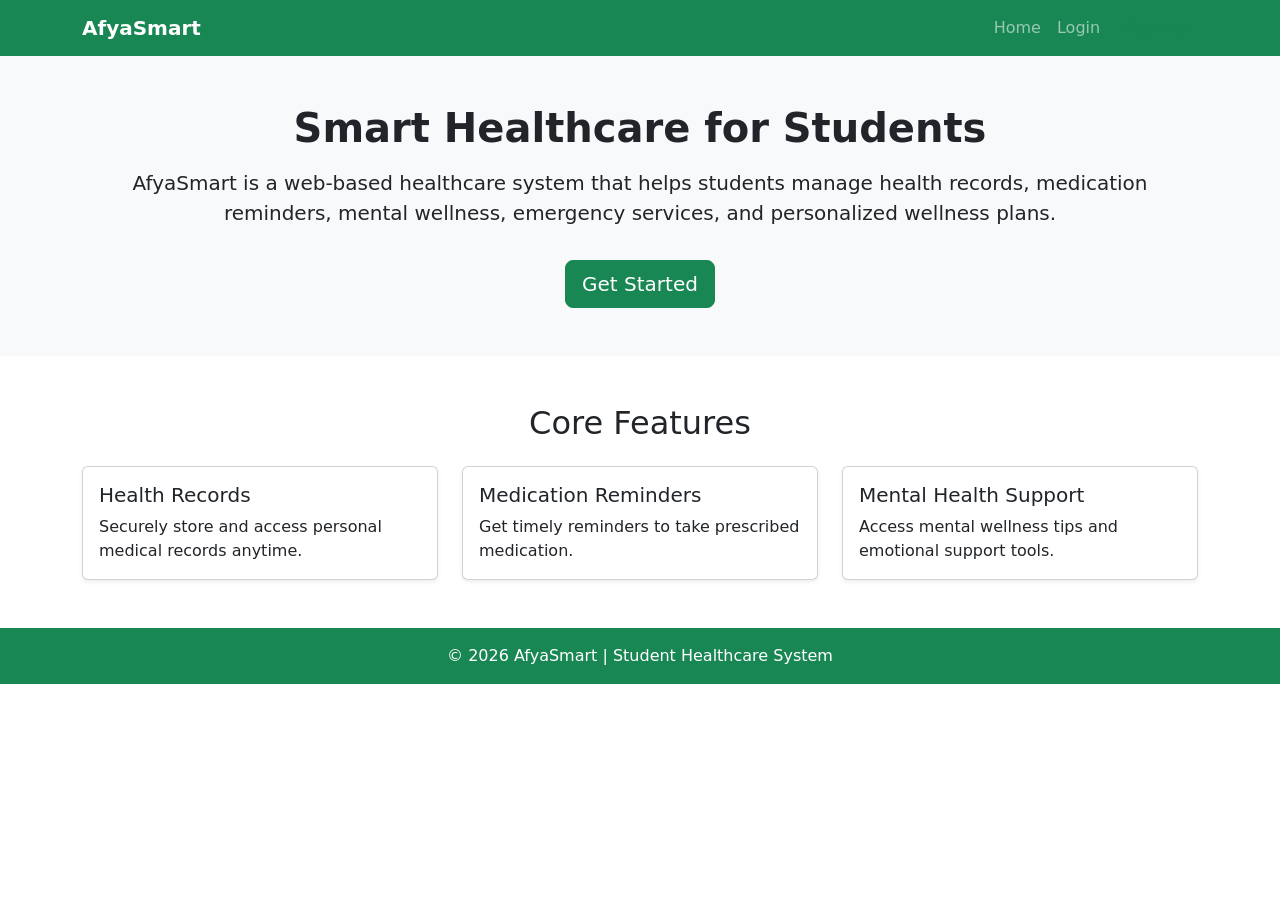
==== afya-smart/index.html @ 17fea00d "Add files via upload" ====
<!DOCTYPE html>
<html lang="en">
<head>
    <meta charset="UTF-8">
    <meta name="viewport" content="width=device-width, initial-scale=1.0">
    <title>AfyaSmart | Smart Personal Healthcare System</title>

    <!-- Bootstrap CSS -->
    <link rel="stylesheet" href="https://cdn.jsdelivr.net/npm/bootstrap@5.3.2/dist/css/bootstrap.min.css">
<link rel="stylesheet" href="https://cdn.jsdelivr.net/npm/bootstrap-icons@1.11.1/font/bootstrap-icons.css">

    <!-- Custom CSS -->
    <link rel="stylesheet" href="css/style.css">
</head>
<body>

    <!-- Navigation Bar -->
    <nav class="navbar navbar-expand-lg navbar-dark bg-success">
    <div class="container">
        <a class="navbar-brand fw-bold" href="index.html">AfyaSmart</a>

        <button class="navbar-toggler" type="button" data-bs-toggle="collapse" data-bs-target="#publicNav">
            <span class="navbar-toggler-icon"></span>
        </button>

        <div class="collapse navbar-collapse" id="publicNav">
            <ul class="navbar-nav ms-auto">
                <li class="nav-item">
                    <a class="nav-link" href="index.html">Home</a>
                </li>
                <li class="nav-item">
                    <a class="nav-link" href="login.html">Login</a>
                </li>
                <li class="nav-item">
                    <a class="nav-link btn btn-light text-success ms-2" href="register.html">
                        Register
                    </a>
                </li>
            </ul>
        </div>
    </div>
</nav>

            
            
            

            
      
    <!-- Hero Section -->
    <section class="bg-light text-center p-5">
        <div class="container">
            <h1 class="fw-bold">Smart Healthcare for Students</h1>
            <p class="lead mt-3">
                AfyaSmart is a web-based healthcare system that helps students
                manage health records, medication reminders, mental wellness,
                emergency services, and personalized wellness plans.
            </p>
            <a href="#" class="btn btn-success btn-lg mt-3">Get Started</a>
        </div>
    </section>

    <!-- Features Section -->
    <section class="container my-5">
        <h2 class="text-center mb-4">Core Features</h2>
        <div class="row g-4">

            <div class="col-md-4">
                <div class="card h-100 shadow-sm">
                    <div class="card-body">
                        <h5 class="card-title">Health Records</h5>
                        <p class="card-text">
                            Securely store and access personal medical records anytime.
                        </p>
                    </div>
                </div>
            </div>

            <div class="col-md-4">
                <div class="card h-100 shadow-sm">
                    <div class="card-body">
                        <h5 class="card-title">Medication Reminders</h5>
                        <p class="card-text">
                            Get timely reminders to take prescribed medication.
                        </p>
                    </div>
                </div>
            </div>

            <div class="col-md-4">
                <div class="card h-100 shadow-sm">
                    <div class="card-body">
                        <h5 class="card-title">Mental Health Support</h5>
                        <p class="card-text">
                            Access mental wellness tips and emotional support tools.
                        </p>
                    </div>
                </div>
            </div>

        </div>
    </section>

    <!-- Footer -->
    <footer class="bg-success text-white text-center p-3">
        <p class="mb-0">
            &copy; 2026 AfyaSmart | Student Healthcare System
        </p>
    </footer>

    <!-- Bootstrap JS -->
    <script src="https://cdn.jsdelivr.net/npm/bootstrap@5.3.2/dist/js/bootstrap.bundle.min.js"></script>

    <!-- Custom JS -->
    <script src="js/main.js"></script>

</body>
</html>
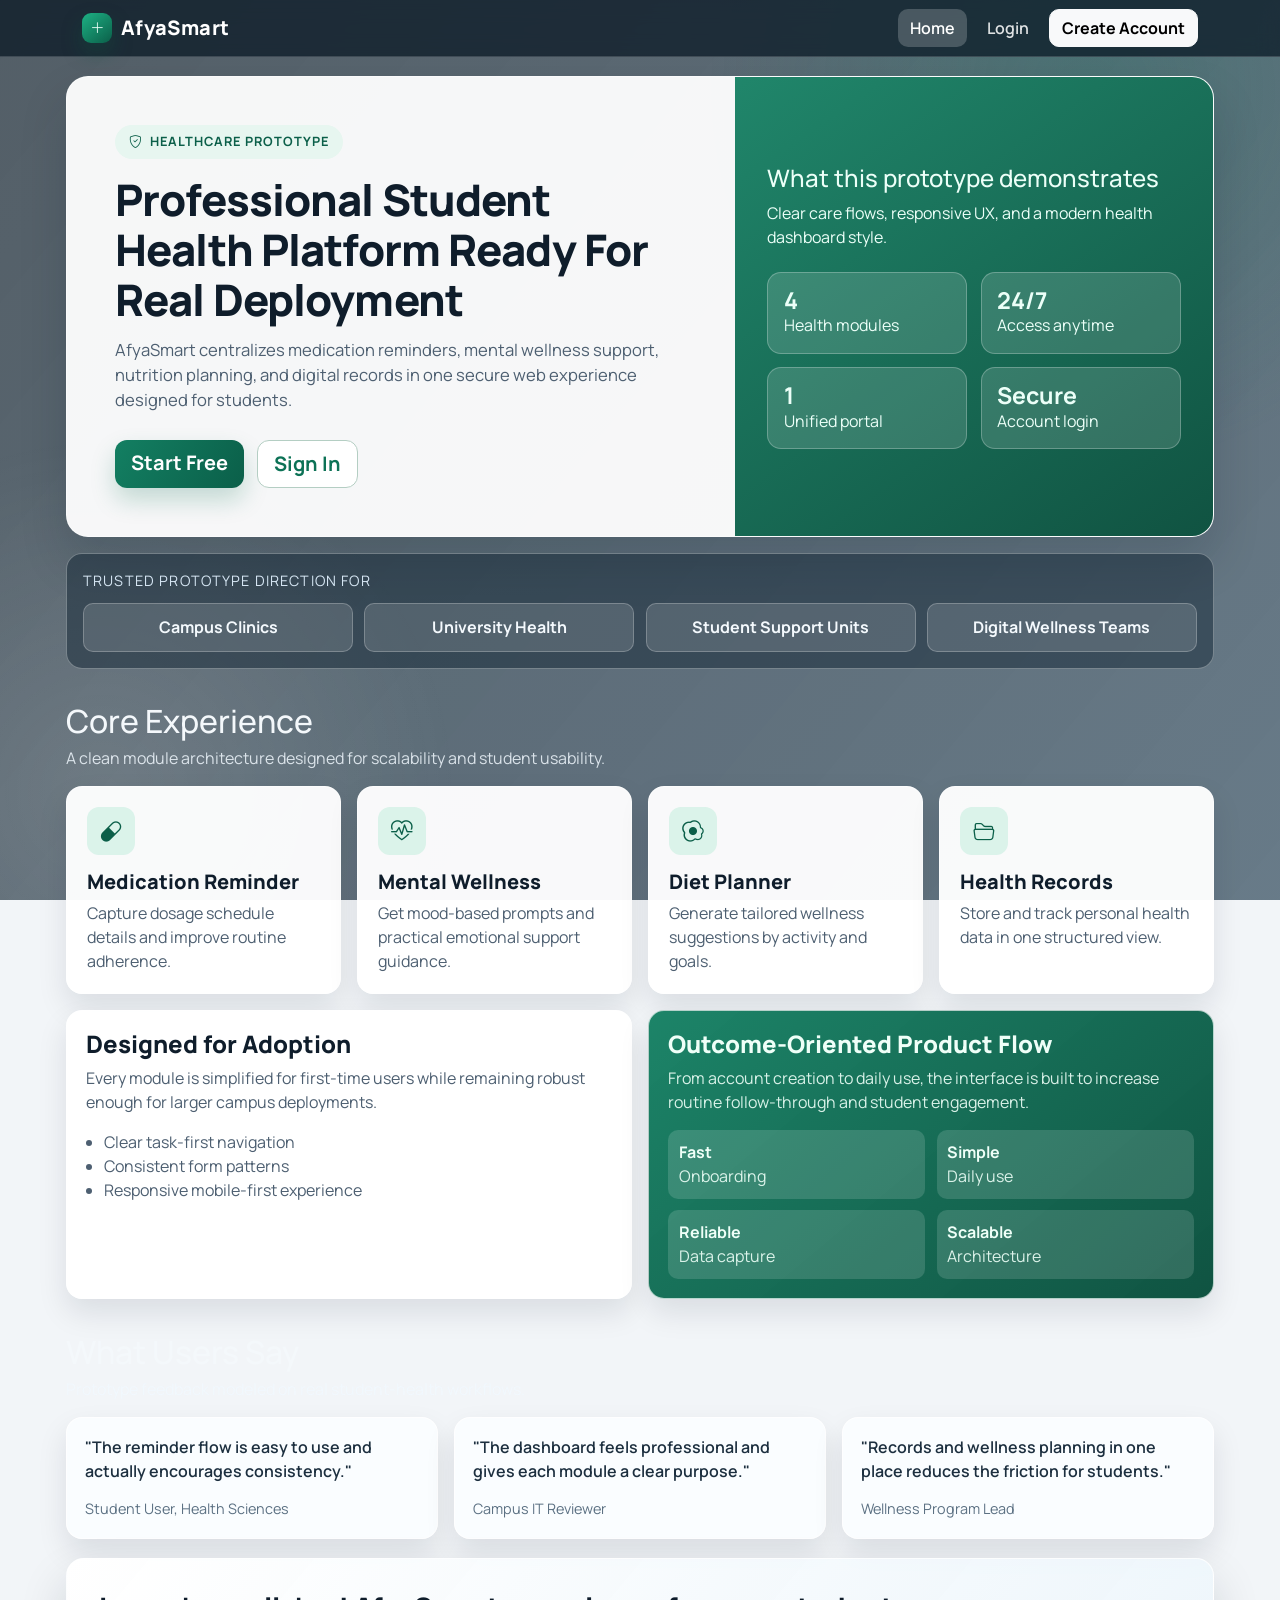
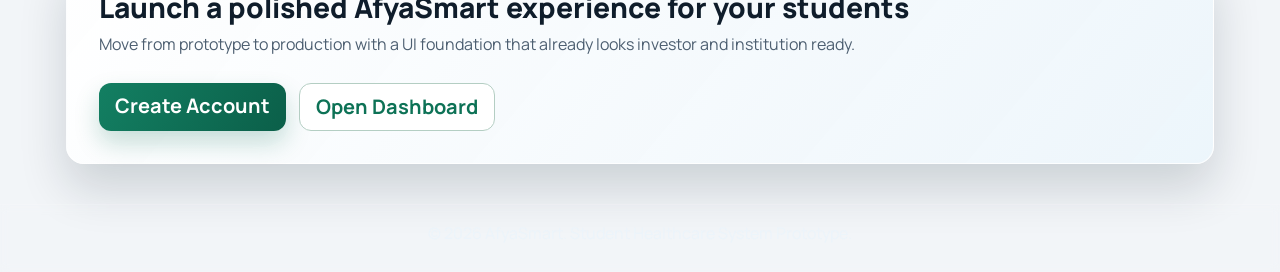
==== commit 5349f296: "Add files via upload" ====
--- a/afya-smart/index.html
+++ b/afya-smart/index.html
@@ -1,118 +1,164 @@
-<!DOCTYPE html>
-<html lang="en">
-<head>
-    <meta charset="UTF-8">
-    <meta name="viewport" content="width=device-width, initial-scale=1.0">
-    <title>AfyaSmart | Smart Personal Healthcare System</title>
+﻿<!DOCTYPE html>
+<html lang="en">
+<head>
+    <meta charset="UTF-8">
+    <meta name="viewport" content="width=device-width, initial-scale=1.0">
+    <meta name="description" content="AfyaSmart is a professional student healthcare platform for medication reminders, wellness planning, mental support, and digital records.">
+    <meta name="theme-color" content="#0b5f49">
+    <meta property="og:title" content="AfyaSmart">
+    <meta property="og:description" content="AfyaSmart is a professional student healthcare platform for medication reminders, wellness planning, mental support, and digital records.">
+    <meta property="og:type" content="website">
+    <link rel="icon" type="image/svg+xml" href="favicon.svg">
+    <title>AfyaSmart | Smart Personal Healthcare System</title>
+    <link rel="stylesheet" href="https://cdn.jsdelivr.net/npm/bootstrap@5.3.2/dist/css/bootstrap.min.css">
+    <link rel="stylesheet" href="https://cdn.jsdelivr.net/npm/bootstrap-icons@1.11.1/font/bootstrap-icons.css">
+    <link rel="stylesheet" href="css/style.css">
+</head>
+<body class="app-body page-home">
+<nav class="navbar navbar-expand-lg navbar-dark glass-nav">
+    <div class="container">
+        <a class="navbar-brand" href="index.html"><span class="brand-mark"><i class="bi bi-plus-lg"></i></span><span>AfyaSmart</span></a>
+        <button class="navbar-toggler" type="button" data-bs-toggle="collapse" data-bs-target="#publicNav" aria-controls="publicNav" aria-expanded="false" aria-label="Toggle navigation">
+            <span class="navbar-toggler-icon"></span>
+        </button>
+        <div class="collapse navbar-collapse" id="publicNav">
+            <ul class="navbar-nav ms-auto align-items-lg-center gap-lg-2">
+                <li class="nav-item"><a class="nav-link active" href="index.html">Home</a></li>
+                <li class="nav-item"><a class="nav-link" href="login.html">Login</a></li>
+                <li class="nav-item"><a class="btn btn-light" href="register.html">Create Account</a></li>
+            </ul>
+        </div>
+    </div>
+</nav>
+
+<main class="main-wrap landing-main">
+    <div class="page-shell">
+        <section class="hero-block reveal-up">
+            <div class="hero-grid">
+                <div class="hero-content">
+                    <span class="hero-tag"><i class="bi bi-shield-check"></i> Healthcare Prototype</span>
+                    <h1>Professional Student Health Platform Ready For Real Deployment</h1>
+                    <p>AfyaSmart centralizes medication reminders, mental wellness support, nutrition planning, and digital records in one secure web experience designed for students.</p>
+                    <div class="hero-actions">
+                        <a href="register.html" class="btn btn-success btn-lg">Start Free</a>
+                        <a href="login.html" class="btn btn-outline-success btn-lg">Sign In</a>
+                    </div>
+                </div>
+                <aside class="hero-side">
+                    <h4 class="mb-2">What this prototype demonstrates</h4>
+                    <p class="mb-1">Clear care flows, responsive UX, and a modern health dashboard style.</p>
+                    <div class="stat-grid">
+                        <div class="stat-card"><strong>4</strong><span>Health modules</span></div>
+                        <div class="stat-card"><strong>24/7</strong><span>Access anytime</span></div>
+                        <div class="stat-card"><strong>1</strong><span>Unified portal</span></div>
+                        <div class="stat-card"><strong>Secure</strong><span>Account login</span></div>
+                    </div>
+                </aside>
+            </div>
+        </section>
+
+        <section class="trust-strip reveal-up" style="animation-delay:.1s;">
+            <span>Trusted prototype direction for</span>
+            <div class="trust-logos">
+                <div class="trust-logo">Campus Clinics</div>
+                <div class="trust-logo">University Health</div>
+                <div class="trust-logo">Student Support Units</div>
+                <div class="trust-logo">Digital Wellness Teams</div>
+            </div>
+        </section>
+
+        <section class="section-head reveal-up" style="animation-delay:.15s;">
+            <h2>Core Experience</h2>
+            <p>A clean module architecture designed for scalability and student usability.</p>
+        </section>
+
+        <section class="feature-grid reveal-up" style="animation-delay:.2s;">
+            <article class="feature-card">
+                <div class="feature-icon"><i class="bi bi-capsule"></i></div>
+                <h5>Medication Reminder</h5>
+                <p>Capture dosage schedule details and improve routine adherence.</p>
+            </article>
+
+            <article class="feature-card">
+                <div class="feature-icon"><i class="bi bi-heart-pulse"></i></div>
+                <h5>Mental Wellness</h5>
+                <p>Get mood-based prompts and practical emotional support guidance.</p>
+            </article>
+
+            <article class="feature-card">
+                <div class="feature-icon"><i class="bi bi-egg-fried"></i></div>
+                <h5>Diet Planner</h5>
+                <p>Generate tailored wellness suggestions by activity and goals.</p>
+            </article>
+
+            <article class="feature-card">
+                <div class="feature-icon"><i class="bi bi-folder2-open"></i></div>
+                <h5>Health Records</h5>
+                <p>Store and track personal health data in one structured view.</p>
+            </article>
+        </section>
+
+        <section class="showcase-grid reveal-up" style="animation-delay:.25s;">
+            <article class="showcase-card">
+                <h4>Designed for Adoption</h4>
+                <p>Every module is simplified for first-time users while remaining robust enough for larger campus deployments.</p>
+                <ul>
+                    <li>Clear task-first navigation</li>
+                    <li>Consistent form patterns</li>
+                    <li>Responsive mobile-first experience</li>
+                </ul>
+            </article>
+            <article class="showcase-card accent">
+                <h4>Outcome-Oriented Product Flow</h4>
+                <p>From account creation to daily use, the interface is built to increase routine follow-through and student engagement.</p>
+                <div class="outcome-grid">
+                    <div><strong>Fast</strong><span>Onboarding</span></div>
+                    <div><strong>Simple</strong><span>Daily use</span></div>
+                    <div><strong>Reliable</strong><span>Data capture</span></div>
+                    <div><strong>Scalable</strong><span>Architecture</span></div>
+                </div>
+            </article>
+        </section>
+
+        <section class="section-head reveal-up" style="animation-delay:.3s;">
+            <h2>What Users Say</h2>
+            <p>Prototype feedback modeled on real student-health workflows.</p>
+        </section>
+
+        <section class="testimonial-grid reveal-up" style="animation-delay:.35s;">
+            <article class="testimonial-card">
+                <p>"The reminder flow is easy to use and actually encourages consistency."</p>
+                <span>Student User, Health Sciences</span>
+            </article>
+            <article class="testimonial-card">
+                <p>"The dashboard feels professional and gives each module a clear purpose."</p>
+                <span>Campus IT Reviewer</span>
+            </article>
+            <article class="testimonial-card">
+                <p>"Records and wellness planning in one place reduces the friction for students."</p>
+                <span>Wellness Program Lead</span>
+            </article>
+        </section>
+
+        <section class="final-cta reveal-up" style="animation-delay:.4s;">
+            <h3>Launch a polished AfyaSmart experience for your students</h3>
+            <p>Move from prototype to production with a UI foundation that already looks investor and institution ready.</p>
+            <div class="hero-actions">
+                <a href="register.html" class="btn btn-success btn-lg">Create Account</a>
+                <a href="login.html" class="btn btn-outline-success btn-lg">Open Dashboard</a>
+            </div>
+        </section>
+    </div>
+</main>
+
+<footer class="site-footer">
+    <p class="mb-0">&copy; 2026 AfyaSmart. Student Healthcare System Prototype.</p>
+</footer>
+
+<script src="https://cdn.jsdelivr.net/npm/bootstrap@5.3.2/dist/js/bootstrap.bundle.min.js"></script>
+<script src="js/main.js"></script>
+</body>
+</html>
 
-    <!-- Bootstrap CSS -->
-    <link rel="stylesheet" href="https://cdn.jsdelivr.net/npm/bootstrap@5.3.2/dist/css/bootstrap.min.css">
-<link rel="stylesheet" href="https://cdn.jsdelivr.net/npm/bootstrap-icons@1.11.1/font/bootstrap-icons.css">
 
-    <!-- Custom CSS -->
-    <link rel="stylesheet" href="css/style.css">
-</head>
-<body>
 
-    <!-- Navigation Bar -->
-    <nav class="navbar navbar-expand-lg navbar-dark bg-success">
-    <div class="container">
-        <a class="navbar-brand fw-bold" href="index.html">AfyaSmart</a>
-
-        <button class="navbar-toggler" type="button" data-bs-toggle="collapse" data-bs-target="#publicNav">
-            <span class="navbar-toggler-icon"></span>
-        </button>
-
-        <div class="collapse navbar-collapse" id="publicNav">
-            <ul class="navbar-nav ms-auto">
-                <li class="nav-item">
-                    <a class="nav-link" href="index.html">Home</a>
-                </li>
-                <li class="nav-item">
-                    <a class="nav-link" href="login.html">Login</a>
-                </li>
-                <li class="nav-item">
-                    <a class="nav-link btn btn-light text-success ms-2" href="register.html">
-                        Register
-                    </a>
-                </li>
-            </ul>
-        </div>
-    </div>
-</nav>
-
-            
-            
-            
-
-            
-      
-    <!-- Hero Section -->
-    <section class="bg-light text-center p-5">
-        <div class="container">
-            <h1 class="fw-bold">Smart Healthcare for Students</h1>
-            <p class="lead mt-3">
-                AfyaSmart is a web-based healthcare system that helps students
-                manage health records, medication reminders, mental wellness,
-                emergency services, and personalized wellness plans.
-            </p>
-            <a href="#" class="btn btn-success btn-lg mt-3">Get Started</a>
-        </div>
-    </section>
-
-    <!-- Features Section -->
-    <section class="container my-5">
-        <h2 class="text-center mb-4">Core Features</h2>
-        <div class="row g-4">
-
-            <div class="col-md-4">
-                <div class="card h-100 shadow-sm">
-                    <div class="card-body">
-                        <h5 class="card-title">Health Records</h5>
-                        <p class="card-text">
-                            Securely store and access personal medical records anytime.
-                        </p>
-                    </div>
-                </div>
-            </div>
-
-            <div class="col-md-4">
-                <div class="card h-100 shadow-sm">
-                    <div class="card-body">
-                        <h5 class="card-title">Medication Reminders</h5>
-                        <p class="card-text">
-                            Get timely reminders to take prescribed medication.
-                        </p>
-                    </div>
-                </div>
-            </div>
-
-            <div class="col-md-4">
-                <div class="card h-100 shadow-sm">
-                    <div class="card-body">
-                        <h5 class="card-title">Mental Health Support</h5>
-                        <p class="card-text">
-                            Access mental wellness tips and emotional support tools.
-                        </p>
-                    </div>
-                </div>
-            </div>
-
-        </div>
-    </section>
-
-    <!-- Footer -->
-    <footer class="bg-success text-white text-center p-3">
-        <p class="mb-0">
-            &copy; 2026 AfyaSmart | Student Healthcare System
-        </p>
-    </footer>
-
-    <!-- Bootstrap JS -->
-    <script src="https://cdn.jsdelivr.net/npm/bootstrap@5.3.2/dist/js/bootstrap.bundle.min.js"></script>
-
-    <!-- Custom JS -->
-    <script src="js/main.js"></script>
-
-</body>
-</html>
--- a/afya-smart/css/style.css
+++ b/afya-smart/css/style.css
@@ -0,0 +1,754 @@
+﻿@import url("https://fonts.googleapis.com/css2?family=Manrope:wght@400;500;600;700;800&display=swap");
+
+:root {
+    --ink: #0f1d2b;
+    --ink-soft: #4d5f71;
+    --brand: #137f62;
+    --brand-strong: #0b5f49;
+    --brand-soft: #e7f6f0;
+    --line: #d7e1e8;
+    --surface: #ffffff;
+    --radius-lg: 22px;
+    --radius-md: 14px;
+    --shadow-lg: 0 24px 48px rgba(8, 24, 38, 0.16);
+    --shadow-md: 0 14px 30px rgba(8, 24, 38, 0.1);
+}
+
+* {
+    box-sizing: border-box;
+}
+
+body.app-body {
+    margin: 0;
+    color: var(--ink);
+    font-family: "Manrope", "Segoe UI", sans-serif;
+    background-color: #f2f5f8;
+    min-height: 100vh;
+}
+
+body.app-body::before {
+    content: "";
+    position: fixed;
+    inset: 0;
+    z-index: -2;
+    background:
+        linear-gradient(130deg, rgba(7, 22, 33, 0.68), rgba(11, 41, 62, 0.6)),
+        url("https://images.unsplash.com/photo-1576091160399-112ba8d25d1d?auto=format&fit=crop&w=2000&q=80") center/cover no-repeat;
+}
+
+body.app-body::after {
+    content: "";
+    position: fixed;
+    inset: 0;
+    z-index: -1;
+    background:
+        radial-gradient(circle at 85% 10%, rgba(19, 127, 98, 0.25), transparent 28%),
+        radial-gradient(circle at 8% 88%, rgba(255, 255, 255, 0.12), transparent 25%);
+}
+
+.page-shell {
+    max-width: 1180px;
+    margin: 0 auto;
+    padding: 0 1rem;
+}
+
+.main-wrap {
+    padding: 1.2rem 0 2.5rem;
+    min-height: calc(100vh - 74px);
+}
+
+.glass-nav {
+    backdrop-filter: blur(10px);
+    background: rgba(8, 23, 35, 0.72) !important;
+    border-bottom: 1px solid rgba(255, 255, 255, 0.16);
+}
+
+.navbar-brand {
+    font-weight: 800;
+    letter-spacing: 0.4px;
+    display: inline-flex;
+    align-items: center;
+    gap: 0.55rem;
+}
+
+.brand-mark {
+    width: 30px;
+    height: 30px;
+    border-radius: 9px;
+    display: inline-flex;
+    align-items: center;
+    justify-content: center;
+    background: linear-gradient(140deg, #1db184, #0b5f49);
+    color: #ecfff8;
+    font-size: 0.9rem;
+    box-shadow: 0 10px 20px rgba(9, 85, 64, 0.35);
+}
+
+.navbar .nav-link {
+    border-radius: 10px;
+    padding: 0.45rem 0.75rem !important;
+    font-weight: 600;
+    color: rgba(255, 255, 255, 0.86) !important;
+}
+
+.navbar .nav-link:hover,
+.navbar .nav-link.active {
+    background: rgba(255, 255, 255, 0.2);
+    color: #fff !important;
+}
+
+.navbar .btn {
+    border-radius: 10px;
+    font-weight: 700;
+}
+
+.hero-block,
+.panel,
+.auth-panel,
+.app-hero {
+    border-radius: var(--radius-lg);
+    background: rgba(255, 255, 255, 0.95);
+    border: 1px solid rgba(255, 255, 255, 0.6);
+    box-shadow: var(--shadow-lg);
+}
+
+.hero-block {
+    overflow: hidden;
+}
+
+.hero-grid {
+    display: grid;
+    grid-template-columns: 1.4fr 1fr;
+}
+
+.hero-content {
+    padding: 3rem;
+}
+
+.hero-tag {
+    display: inline-flex;
+    align-items: center;
+    gap: 0.45rem;
+    font-size: 0.8rem;
+    font-weight: 700;
+    text-transform: uppercase;
+    letter-spacing: 0.08em;
+    color: var(--brand-strong);
+    background: var(--brand-soft);
+    border-radius: 999px;
+    padding: 0.45rem 0.85rem;
+}
+
+.hero-content h1 {
+    margin: 1rem 0 0.8rem;
+    font-size: clamp(2rem, 3.4vw, 3.1rem);
+    line-height: 1.15;
+    letter-spacing: -0.02em;
+    font-weight: 800;
+}
+
+.hero-content p {
+    color: var(--ink-soft);
+    font-size: 1.04rem;
+    max-width: 650px;
+}
+
+.hero-actions {
+    display: flex;
+    flex-wrap: wrap;
+    gap: 0.8rem;
+    margin-top: 1.7rem;
+}
+
+.hero-side {
+    background:
+        linear-gradient(145deg, rgba(19, 127, 98, 0.94), rgba(9, 78, 60, 0.97)),
+        url("https://images.unsplash.com/photo-1631815589968-fdb09a223b1e?auto=format&fit=crop&w=1200&q=80") center/cover no-repeat;
+    color: #ecfff8;
+    padding: 2rem;
+    display: flex;
+    flex-direction: column;
+    justify-content: center;
+}
+
+.stat-grid {
+    display: grid;
+    grid-template-columns: repeat(2, minmax(0, 1fr));
+    gap: 0.85rem;
+    margin-top: 1.2rem;
+}
+
+.stat-card {
+    border-radius: var(--radius-md);
+    background: rgba(255, 255, 255, 0.14);
+    border: 1px solid rgba(255, 255, 255, 0.25);
+    padding: 0.95rem;
+}
+
+.stat-card strong {
+    display: block;
+    font-size: 1.45rem;
+    line-height: 1.1;
+}
+
+.section-head {
+    margin: 2.1rem 0 1rem;
+    color: #f4f8fb;
+}
+
+.section-head h2 {
+    margin-bottom: 0.35rem;
+    font-size: clamp(1.6rem, 2.5vw, 2.2rem);
+}
+
+.section-head p {
+    margin: 0;
+    color: rgba(241, 248, 254, 0.84);
+}
+
+.feature-grid {
+    display: grid;
+    grid-template-columns: repeat(4, minmax(0, 1fr));
+    gap: 1rem;
+}
+
+.feature-card {
+    background: rgba(255, 255, 255, 0.96);
+    border: 1px solid rgba(255, 255, 255, 0.66);
+    border-radius: 16px;
+    padding: 1.25rem;
+    box-shadow: var(--shadow-md);
+}
+
+.feature-icon {
+    width: 48px;
+    height: 48px;
+    border-radius: 12px;
+    display: inline-flex;
+    align-items: center;
+    justify-content: center;
+    background: #dbf3ea;
+    color: var(--brand-strong);
+    font-size: 1.35rem;
+    margin-bottom: 0.9rem;
+}
+
+.feature-card h5 {
+    margin-bottom: 0.45rem;
+    font-weight: 800;
+}
+
+.feature-card p {
+    color: var(--ink-soft);
+    margin: 0;
+}
+
+.btn {
+    border-radius: 12px;
+    font-weight: 700;
+}
+
+.btn i {
+    margin-right: 0.35rem;
+}
+
+.btn-success {
+    background: linear-gradient(120deg, var(--brand), var(--brand-strong));
+    border: 0;
+    box-shadow: 0 12px 24px rgba(10, 109, 82, 0.22);
+}
+
+.btn-success:hover {
+    background: linear-gradient(120deg, #0c6f54, #084b3a);
+}
+
+.btn-outline-success {
+    border-color: #b4cec3;
+    color: #0d7256;
+    background: #fff;
+}
+
+.btn-outline-success:hover {
+    color: #fff;
+    background: #0d7256;
+    border-color: #0d7256;
+}
+
+.content-grid {
+    display: grid;
+    grid-template-columns: 1.35fr 0.85fr;
+    gap: 1rem;
+}
+
+.panel {
+    padding: 1.3rem;
+}
+
+.page-title {
+    color: #f4f8fb;
+    margin: 0 0 1rem;
+}
+
+.page-title h2 {
+    margin: 0;
+    font-weight: 800;
+}
+
+.page-title p {
+    margin: 0.35rem 0 0;
+    color: rgba(236, 246, 252, 0.86);
+}
+
+.quick-list {
+    display: grid;
+    gap: 0.65rem;
+}
+
+.quick-item {
+    border: 1px solid var(--line);
+    border-radius: 12px;
+    padding: 0.8rem;
+    display: flex;
+    justify-content: space-between;
+    align-items: center;
+    background: #fbfcfd;
+}
+
+.auth-wrap {
+    min-height: calc(100vh - 74px);
+    display: grid;
+    place-items: center;
+    padding: 1rem;
+}
+
+.auth-panel {
+    width: min(580px, 100%);
+    padding: 2rem;
+}
+
+.form-label {
+    font-weight: 700;
+    color: #1d3345;
+}
+
+.form-control,
+.form-select,
+textarea.form-control {
+    border-radius: 11px;
+    border: 1px solid #c8d5df;
+    padding: 0.67rem 0.85rem;
+}
+
+.form-control:focus,
+.form-select:focus,
+textarea.form-control:focus {
+    border-color: #8cbba8;
+    box-shadow: 0 0 0 0.25rem rgba(19, 127, 98, 0.16);
+}
+
+footer.site-footer {
+    color: rgba(235, 244, 250, 0.88);
+    text-align: center;
+    padding: 1rem 0 1.7rem;
+    border-top: 1px solid rgba(255, 255, 255, 0.15);
+    backdrop-filter: blur(4px);
+}
+
+footer.site-footer p {
+    margin-inline: auto;
+    max-width: 900px;
+}
+
+.table-wrap {
+    border: 1px solid var(--line);
+    border-radius: 14px;
+    overflow: hidden;
+}
+
+.table {
+    margin: 0;
+}
+
+.table thead th {
+    background: #eff7f3;
+    border-bottom-color: #cfddd5;
+}
+
+/* Landing page sections */
+.trust-strip {
+    margin-top: 1rem;
+    border: 1px solid rgba(255, 255, 255, 0.32);
+    border-radius: 16px;
+    padding: 1rem;
+    color: #d5e5f2;
+    background: rgba(12, 32, 46, 0.46);
+}
+
+.trust-strip > span {
+    display: block;
+    margin-bottom: 0.75rem;
+    font-size: 0.9rem;
+    text-transform: uppercase;
+    letter-spacing: 0.08em;
+}
+
+.trust-logos {
+    display: grid;
+    grid-template-columns: repeat(4, minmax(0, 1fr));
+    gap: 0.7rem;
+}
+
+.trust-logo {
+    text-align: center;
+    background: rgba(255, 255, 255, 0.14);
+    border: 1px solid rgba(255, 255, 255, 0.24);
+    border-radius: 10px;
+    padding: 0.7rem;
+    font-weight: 700;
+    color: #f4f9fd;
+}
+
+.showcase-grid {
+    margin-top: 1rem;
+    display: grid;
+    grid-template-columns: 1fr 1fr;
+    gap: 1rem;
+}
+
+.showcase-card {
+    background: rgba(255, 255, 255, 0.96);
+    border: 1px solid rgba(255, 255, 255, 0.68);
+    border-radius: 16px;
+    padding: 1.2rem;
+    box-shadow: var(--shadow-md);
+}
+
+.showcase-card h4 {
+    font-weight: 800;
+    margin-bottom: 0.45rem;
+}
+
+.showcase-card p,
+.showcase-card li {
+    color: var(--ink-soft);
+}
+
+.showcase-card ul {
+    margin: 0.7rem 0 0;
+    padding-left: 1.1rem;
+}
+
+.showcase-card.accent {
+    background: linear-gradient(140deg, rgba(19, 127, 98, 0.96), rgba(11, 80, 62, 0.98));
+    color: #effff8;
+}
+
+.showcase-card.accent p,
+.showcase-card.accent span {
+    color: rgba(237, 255, 247, 0.9);
+}
+
+.outcome-grid {
+    margin-top: 0.9rem;
+    display: grid;
+    grid-template-columns: repeat(2, minmax(0, 1fr));
+    gap: 0.7rem;
+}
+
+.outcome-grid > div {
+    background: rgba(255, 255, 255, 0.14);
+    border-radius: 10px;
+    padding: 0.65rem;
+}
+
+.outcome-grid strong {
+    display: block;
+    font-size: 1rem;
+}
+
+.testimonial-grid {
+    display: grid;
+    grid-template-columns: repeat(3, minmax(0, 1fr));
+    gap: 1rem;
+}
+
+.testimonial-card {
+    background: rgba(250, 253, 255, 0.96);
+    border: 1px solid rgba(255, 255, 255, 0.72);
+    border-radius: 16px;
+    padding: 1.1rem;
+    box-shadow: var(--shadow-md);
+}
+
+.testimonial-card p {
+    margin-bottom: 0.8rem;
+    color: #1c2f3f;
+    font-weight: 600;
+}
+
+.testimonial-card span {
+    color: #5c7183;
+    font-size: 0.9rem;
+}
+
+.final-cta {
+    margin-top: 1.2rem;
+    border-radius: 18px;
+    padding: 2rem;
+    background:
+        linear-gradient(130deg, rgba(255, 255, 255, 0.96), rgba(236, 245, 251, 0.93)),
+        url("https://images.unsplash.com/photo-1584515933487-779824d29309?auto=format&fit=crop&w=1400&q=80") center/cover no-repeat;
+    border: 1px solid rgba(255, 255, 255, 0.78);
+    box-shadow: var(--shadow-lg);
+}
+
+.final-cta h3 {
+    margin-bottom: 0.45rem;
+    font-size: clamp(1.5rem, 2.2vw, 2.1rem);
+    font-weight: 800;
+}
+
+.final-cta p {
+    margin: 0;
+    color: var(--ink-soft);
+    max-width: 780px;
+}
+
+/* App pages premium components */
+.app-hero {
+    display: grid;
+    grid-template-columns: 1.35fr 0.65fr;
+    gap: 1rem;
+    padding: 1.5rem;
+    margin-bottom: 1rem;
+}
+
+.app-hero-kicker {
+    margin: 0 0 0.35rem;
+    font-size: 0.82rem;
+    text-transform: uppercase;
+    letter-spacing: 0.08em;
+    font-weight: 800;
+    color: #0f6d52;
+}
+
+.app-hero h2 {
+    margin: 0;
+    font-size: clamp(1.45rem, 2.4vw, 2rem);
+    font-weight: 800;
+}
+
+.app-hero p {
+    margin: 0.6rem 0 0;
+    color: var(--ink-soft);
+    max-width: 780px;
+}
+
+.app-hero-badge {
+    border-radius: 14px;
+    padding: 1rem;
+    background: linear-gradient(145deg, rgba(19, 127, 98, 0.93), rgba(10, 86, 65, 0.96));
+    color: #effff8;
+    display: grid;
+    align-content: center;
+    gap: 0.2rem;
+}
+
+.app-hero-badge i {
+    font-size: 1.25rem;
+}
+
+.app-hero-badge strong {
+    font-size: 1.02rem;
+}
+
+.app-hero-badge span {
+    color: rgba(240, 255, 247, 0.88);
+    font-size: 0.9rem;
+}
+
+.metric-grid {
+    display: grid;
+    grid-template-columns: repeat(4, minmax(0, 1fr));
+    gap: 0.8rem;
+    margin-bottom: 1rem;
+}
+
+.metric-card {
+    background: rgba(255, 255, 255, 0.95);
+    border: 1px solid rgba(255, 255, 255, 0.68);
+    border-radius: 14px;
+    padding: 0.95rem;
+    box-shadow: var(--shadow-md);
+}
+
+.metric-card span {
+    display: block;
+    color: #5f7282;
+    font-size: 0.84rem;
+    margin-bottom: 0.25rem;
+}
+
+.metric-card strong {
+    display: block;
+    font-size: 1.2rem;
+    line-height: 1.2;
+    margin-bottom: 0.2rem;
+}
+
+.metric-card small {
+    color: #6b7f8f;
+}
+
+.panel-title-row {
+    display: flex;
+    justify-content: space-between;
+    align-items: center;
+    gap: 0.8rem;
+    margin-bottom: 0.9rem;
+}
+
+.panel-title-row h4,
+.panel-title-row h5 {
+    margin: 0;
+    font-weight: 800;
+}
+
+.panel-title-row span {
+    font-size: 0.82rem;
+    color: #577286;
+    font-weight: 700;
+}
+
+.panel h4,
+.panel h5 {
+    letter-spacing: -0.01em;
+}
+
+.list-group-item {
+    border-color: #d7e2ea;
+    background: rgba(255, 255, 255, 0.92);
+}
+
+.module-grid {
+    display: grid;
+    grid-template-columns: repeat(2, minmax(0, 1fr));
+    gap: 0.75rem;
+}
+
+.module-card {
+    text-decoration: none;
+    color: inherit;
+    background: #fbfdff;
+    border: 1px solid #dbe6ee;
+    border-radius: 14px;
+    padding: 1rem;
+    transition: transform 0.2s ease, box-shadow 0.2s ease;
+}
+
+.module-card:hover {
+    transform: translateY(-3px);
+    box-shadow: 0 16px 28px rgba(9, 38, 55, 0.12);
+}
+
+.module-icon {
+    width: 42px;
+    height: 42px;
+    border-radius: 11px;
+    background: #dcf3ea;
+    color: #0c6a50;
+    display: inline-flex;
+    align-items: center;
+    justify-content: center;
+    margin-bottom: 0.6rem;
+    font-size: 1.2rem;
+}
+
+.module-card h5 {
+    margin: 0 0 0.35rem;
+    font-weight: 800;
+}
+
+.module-card p {
+    margin: 0;
+    color: #607384;
+}
+
+.record-layout {
+    display: grid;
+    grid-template-columns: 0.95fr 1.05fr;
+    gap: 1rem;
+}
+
+.reveal-up {
+    opacity: 0;
+    transform: translateY(20px);
+    animation: revealUp 0.65s ease forwards;
+}
+
+@keyframes revealUp {
+    to {
+        opacity: 1;
+        transform: translateY(0);
+    }
+}
+
+@media (max-width: 1080px) {
+    .feature-grid {
+        grid-template-columns: repeat(2, minmax(0, 1fr));
+    }
+
+    .hero-grid,
+    .content-grid,
+    .showcase-grid,
+    .testimonial-grid,
+    .trust-logos,
+    .app-hero,
+    .record-layout {
+        grid-template-columns: 1fr;
+    }
+
+    .metric-grid {
+        grid-template-columns: repeat(2, minmax(0, 1fr));
+    }
+}
+
+@media (max-width: 768px) {
+    .hero-content,
+    .hero-side,
+    .panel,
+    .auth-panel,
+    .final-cta,
+    .app-hero {
+        padding: 1.2rem;
+    }
+
+    .stat-grid,
+    .feature-grid,
+    .outcome-grid,
+    .metric-grid,
+    .module-grid {
+        grid-template-columns: 1fr;
+    }
+
+    .main-wrap {
+        padding-bottom: 1.7rem;
+    }
+}
+
+
+
+.emergency-map {
+    width: 100%;
+    min-height: 340px;
+    border-radius: 12px;
+    border: 1px solid #d7e2ea;
+    overflow: hidden;
+}
+
+.alert-warning {
+    border: 1px solid #f1d38a;
+    background: #fff5d8;
+    color: #614800;
+}
+
